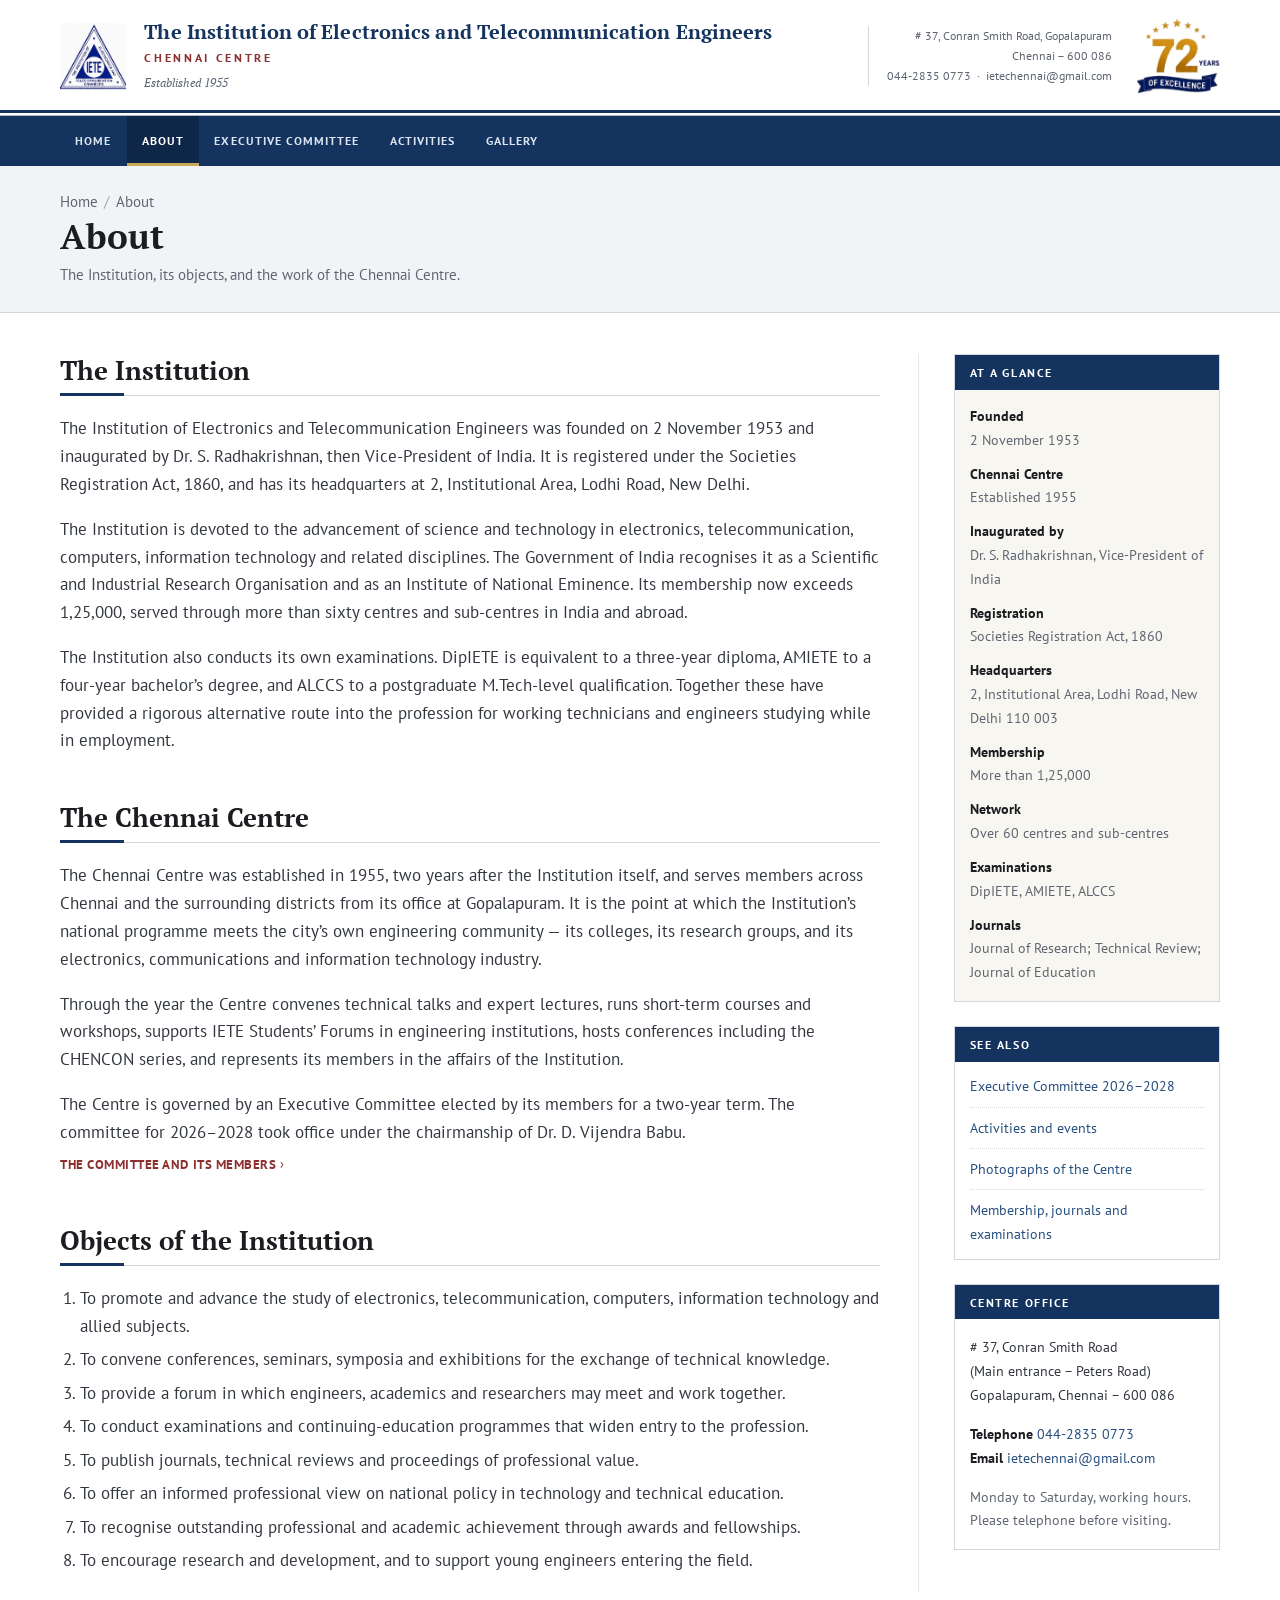
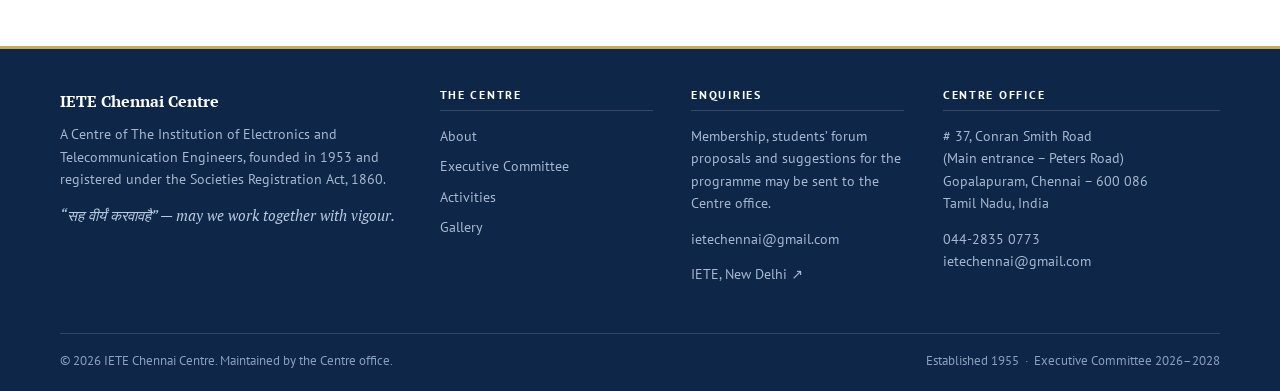
==== about.html @ ccaca920 "Move site files to repository root" ====
<!DOCTYPE html>
<html lang="en">
<head>
<meta charset="utf-8">
<meta name="viewport" content="width=device-width, initial-scale=1">
<title>About &ndash; IETE Chennai Centre</title>
<meta name="description" content="About the Institution of Electronics and Telecommunication Engineers, founded 1953, and the work of its Chennai Centre, established 1955.">
<meta name="theme-color" content="#14335e">
<link rel="icon" href="assets/img/logo.png">
<link rel="preconnect" href="https://fonts.googleapis.com">
<link rel="preconnect" href="https://fonts.gstatic.com" crossorigin>
<link href="https://fonts.googleapis.com/css2?family=PT+Sans:ital,wght@0,400;0,700;1,400&family=PT+Serif:ital,wght@0,400;0,700;1,400&display=swap" rel="stylesheet">
<link rel="stylesheet" href="assets/css/style.css">
</head>
<body>
<a class="skip" href="#main">Skip to main content</a>
<div class="masthead">
  <div class="wrap">
    <a href="index.html"><img class="emblem" src="assets/img/logo.png" alt="IETE emblem" width="66" height="67"></a>
    <div class="mast-name">
      <a href="index.html" style="color:inherit">
        <span class="inst">The Institution of Electronics and Telecommunication Engineers</span>
        <span class="centre">Chennai Centre</span>
        <span class="mast-est">Established 1955</span>
      </a>
    </div>
    <div class="mast-contact">
      # 37, Conran Smith Road, Gopalapuram<br>
      Chennai &ndash; 600 086<br>
      <a href="tel:+914428350773">044-2835 0773</a> &nbsp;&middot;&nbsp; <a href="mailto:ietechennai@gmail.com">ietechennai@gmail.com</a>
    </div>
    <img class="mast-badge" src="assets/img/badge-72-years.png"
         alt="Seventy-two years of excellence" width="185" height="168">
  </div>
</div>
<div class="mast-rule"></div><div class="mast-rule"></div>
<nav class="navbar" aria-label="Primary">
  <div class="wrap">
    <button class="nav-toggle" type="button" aria-expanded="false" aria-controls="primary-nav"><span class="bars"></span>Menu</button>
        <ul id="primary-nav"><li><a href="index.html">Home</a></li><li><a href="about.html" aria-current="page">About</a></li><li><a href="executive-committee.html">Executive Committee</a></li><li><a href="activities.html">Activities</a></li><li><a href="gallery.html">Gallery</a></li></ul>
  </div>
</nav>
<main id="main">
<div class="pagebar">
  <div class="wrap">
    <p class="crumbs"><a href="index.html">Home</a><i>/</i>About</p>
    <h1>About</h1>
    <p>The Institution, its objects, and the work of the Chennai Centre.</p>
  </div>
</div>

<div class="wrap layout">
  <div>
    <section class="block">
      <div class="head"><h2>The Institution</h2></div>
      <p>The Institution of Electronics and Telecommunication Engineers was founded on 2 November 1953 and
      inaugurated by Dr. S. Radhakrishnan, then Vice-President of India. It is registered under the
      Societies Registration Act, 1860, and has its headquarters at 2, Institutional Area, Lodhi Road,
      New Delhi.</p>
      <p>The Institution is devoted to the advancement of science and technology in electronics,
      telecommunication, computers, information technology and related disciplines. The Government of
      India recognises it as a Scientific and Industrial Research Organisation and as an Institute of
      National Eminence. Its membership now exceeds 1,25,000, served through more than sixty centres and
      sub-centres in India and abroad.</p>
      <p>The Institution also conducts its own examinations. DipIETE is equivalent to a three-year
      diploma, AMIETE to a four-year bachelor&rsquo;s degree, and ALCCS to a postgraduate M.Tech-level
      qualification. Together these have provided a rigorous alternative route into the profession for
      working technicians and engineers studying while in employment.</p>
    </section>

    <section class="block">
      <div class="head"><h2>The Chennai Centre</h2></div>
      <p>The Chennai Centre was established in 1955, two years after the Institution itself, and serves
      members across Chennai and the surrounding districts from its office at Gopalapuram. It is the point at which the Institution&rsquo;s national programme meets the city&rsquo;s
      own engineering community &mdash; its colleges, its research groups, and its electronics,
      communications and information technology industry.</p>
      <p>Through the year the Centre convenes technical talks and expert lectures, runs short-term courses
      and workshops, supports IETE Students&rsquo; Forums in engineering institutions, hosts conferences
      including the CHENCON series, and represents its members in the affairs of the Institution.</p>
      <p>The Centre is governed by an Executive Committee elected by its members for a two-year term. The
      committee for 2026&ndash;2028 took office under the chairmanship of Dr. D. Vijendra Babu.
      <br><a class="more" href="executive-committee.html">The committee and its members</a></p>
    </section>

    <section class="block">
      <div class="head"><h2>Objects of the Institution</h2></div>
      <ol><li>To promote and advance the study of electronics, telecommunication, computers, information technology and allied subjects.</li><li>To convene conferences, seminars, symposia and exhibitions for the exchange of technical knowledge.</li><li>To provide a forum in which engineers, academics and researchers may meet and work together.</li><li>To conduct examinations and continuing-education programmes that widen entry to the profession.</li><li>To publish journals, technical reviews and proceedings of professional value.</li><li>To offer an informed professional view on national policy in technology and technical education.</li><li>To recognise outstanding professional and academic achievement through awards and fellowships.</li><li>To encourage research and development, and to support young engineers entering the field.</li></ol>
    </section>

    
  </div>

  <aside>
    <div class="box box--sand">
      <h3>At a Glance</h3>
      <div class="inner">
        <dl class="facts">
          <dt>Founded</dt><dd>2 November 1953</dd>
          <dt>Chennai Centre</dt><dd>Established 1955</dd>
          <dt>Inaugurated by</dt><dd>Dr. S. Radhakrishnan, Vice-President of India</dd>
          <dt>Registration</dt><dd>Societies Registration Act, 1860</dd>
          <dt>Headquarters</dt><dd>2, Institutional Area, Lodhi Road, New Delhi 110 003</dd>
          <dt>Membership</dt><dd class="tabular">More than 1,25,000</dd>
          <dt>Network</dt><dd>Over 60 centres and sub-centres</dd>
          <dt>Examinations</dt><dd>DipIETE, AMIETE, ALCCS</dd>
          <dt>Journals</dt><dd>Journal of Research; Technical Review; Journal of Education</dd>
        </dl>
      </div>
    </div>
    <div class="box">
      <h3>See Also</h3>
      <div class="inner" style="padding-top:.3rem;padding-bottom:.3rem">
        <ul class="linklist">
          <li><a href="executive-committee.html">Executive Committee 2026&ndash;2028</a></li>
          <li><a href="activities.html">Activities and events</a></li>
          <li><a href="gallery.html">Photographs of the Centre</a></li>
          <li><a href="https://www.iete.org" rel="noopener">Membership, journals and examinations</a></li>
        </ul>
      </div>
    </div>
    <div class="box">
  <h3>Centre Office</h3>
  <div class="inner">
    <p># 37, Conran Smith Road<br>(Main entrance &ndash; Peters Road)<br>Gopalapuram, Chennai &ndash; 600 086</p>
    <p><strong>Telephone</strong> <a href="tel:+914428350773">044-2835 0773</a><br>
       <strong>Email</strong> <a href="mailto:ietechennai@gmail.com">ietechennai@gmail.com</a></p>
    <p class="small muted">Monday to Saturday, working hours. Please telephone before visiting.</p>
  </div>
</div>
  </aside>
</div>
</main>
<footer class="site-footer">
  <div class="wrap cols">
    <div>
      <span class="foot-name">IETE Chennai Centre</span>
      <p>A Centre of The Institution of Electronics and Telecommunication Engineers, founded in 1953
      and registered under the Societies Registration Act, 1860.</p>
      <p class="motto">&ldquo;&#2360;&#2361; &#2357;&#2368;&#2352;&#2381;&#2351;&#2306; &#2325;&#2352;&#2357;&#2366;&#2357;&#2361;&#2376;&rdquo; &mdash; may we work together with vigour.</p>
    </div>
    <div>
      <h4>The Centre</h4>
      <ul>
        <li><a href="about.html">About</a></li>
        <li><a href="executive-committee.html">Executive Committee</a></li>
        <li><a href="activities.html">Activities</a></li>
        <li><a href="gallery.html">Gallery</a></li>
      </ul>
    </div>
    <div>
      <h4>Enquiries</h4>
      <p>Membership, students&rsquo; forum proposals and suggestions for the programme may be sent to
      the Centre office.</p>
      <p><a href="mailto:ietechennai@gmail.com">ietechennai@gmail.com</a></p>
      <p><a href="https://www.iete.org" rel="noopener">IETE, New Delhi &#8599;</a></p>
    </div>
    <div>
      <h4>Centre Office</h4>
      <p># 37, Conran Smith Road<br>(Main entrance &ndash; Peters Road)<br>Gopalapuram, Chennai &ndash; 600 086<br>Tamil Nadu, India</p>
      <p><a href="tel:+914428350773">044-2835 0773</a><br><a href="mailto:ietechennai@gmail.com">ietechennai@gmail.com</a></p>
    </div>
  </div>
  <div class="wrap colophon">
    <span>&copy; <span data-year>2026</span> IETE Chennai Centre. Maintained by the Centre office.</span>
    <span>Established 1955 &nbsp;&middot;&nbsp; Executive Committee 2026&ndash;2028</span>
  </div>
</footer>
<button class="to-top" type="button">Top</button>
<script src="assets/js/main.js"></script>
</body>
</html>
---- assets/css/style.css ----
/* IETE Chennai Centre
   Institutional stylesheet. Flat rules and solid bands rather than shadows and
   gradients; PT Serif for headings, PT Sans for text; two-column pages with a
   sidebar. Motion is limited to what helps orientation. */

:root{
  --navy:#14335e;
  --navy-dk:#0e2647;
  --navy-lt:#27507f;
  --brick:#8b2f2f;
  --ink:#1b1d21;
  --body:#33373f;
  --grey:#5f6672;
  --grey-lt:#7d8492;
  --rule:#d3d8df;
  --rule-lt:#e6e9ee;
  --paper:#ffffff;
  --wash:#f1f3f6;
  --sand:#f8f6f1;

  --wrap:1160px;
  --sans:"PT Sans","Segoe UI",system-ui,-apple-system,Arial,sans-serif;
  --serif:"PT Serif",Georgia,"Times New Roman",serif;
  --ease:cubic-bezier(.25,.6,.35,1);
}

*,*::before,*::after{box-sizing:border-box}
html{-webkit-text-size-adjust:100%}
body{
  margin:0;background:var(--paper);color:var(--body);
  font-family:var(--sans);font-size:16.5px;line-height:1.68;
  -webkit-font-smoothing:antialiased;
}
img{max-width:100%;display:block}
h1,h2,h3,h4{font-family:var(--serif);color:var(--ink);font-weight:700;line-height:1.25;margin:0 0 .55em}
h1{font-size:clamp(1.6rem,1.25rem + 1.4vw,2.2rem)}
h2{font-size:clamp(1.28rem,1.1rem + .7vw,1.6rem)}
h3{font-size:1.08rem}
h4{font-size:.95rem}
p{margin:0 0 1.05em}
ul,ol{margin:0 0 1.05em;padding-left:1.2em}
li{margin-bottom:.35em}
a{color:var(--navy-lt);text-decoration:none}
a:hover{color:var(--brick);text-decoration:underline;text-underline-offset:3px}
strong{color:var(--ink)}
:focus-visible{outline:2px solid var(--brick);outline-offset:2px}

.wrap{width:min(100% - 2.5rem,var(--wrap));margin-inline:auto}
.small{font-size:.86rem}
.muted{color:var(--grey)}
.tabular{font-variant-numeric:tabular-nums}

.skip{position:absolute;left:-9999px;top:0;z-index:200}
.skip:focus{left:.5rem;top:.5rem;background:#fff;border:2px solid var(--brick);padding:.5rem .9rem}

/* ---------------------------------------------------------------- masthead */
.masthead{background:var(--paper);padding:1.15rem 0 1rem}
.masthead .wrap{display:flex;align-items:center;gap:1.15rem}
.masthead .emblem{width:66px;flex:none}
.mast-name{flex:1 1 auto;min-width:0}
.mast-name .inst{
  display:block;font-family:var(--serif);font-size:clamp(.95rem,.78rem + .55vw,1.24rem);
  font-weight:700;color:var(--navy);line-height:1.24;letter-spacing:.005em
}
.mast-name .centre{
  display:block;margin-top:.22rem;font-size:.76rem;font-weight:700;letter-spacing:.22em;
  text-transform:uppercase;color:var(--brick)
}
.mast-contact{
  flex:none;text-align:right;font-size:.78rem;line-height:1.6;color:var(--grey);
  border-left:1px solid var(--rule);padding-left:1.15rem
}
.mast-contact a{color:var(--grey)}
.mast-contact a:hover{color:var(--brick)}
.mast-est{
  display:block;margin-top:.26rem;font-family:var(--serif);font-size:.76rem;
  font-style:italic;color:var(--grey)
}
.mast-badge{flex:none;width:auto;height:76px;margin-left:.35rem}
.mast-rule{height:3px;background:var(--navy)}
.mast-rule + .mast-rule{height:1px;background:var(--navy);opacity:.35;margin-top:2px}
@media (max-width:900px){
  .mast-contact{display:none}
  .masthead .emblem{width:54px}
  .mast-badge{height:60px;margin-left:0}
}
@media (max-width:560px){
  .masthead .wrap{gap:.8rem}
  .mast-badge{height:48px}
  .mast-est{font-size:.72rem}
}

/* -------------------------------------------------------------------- nav */
.navbar{background:var(--navy);position:sticky;top:0;z-index:60}
.navbar .wrap{display:flex;align-items:stretch}
.navbar ul{display:flex;flex-wrap:wrap;list-style:none;margin:0;padding:0;width:100%}
.navbar li{margin:0}
.navbar a{
  display:block;padding:.82rem .95rem;color:#dbe4f0;font-size:.775rem;font-weight:700;
  letter-spacing:.085em;text-transform:uppercase;white-space:nowrap;
  border-bottom:3px solid transparent;transition:background .18s var(--ease),color .18s var(--ease),border-color .18s var(--ease)
}
.navbar a:hover{background:var(--navy-dk);color:#fff;text-decoration:none}
.navbar a[aria-current="page"]{background:var(--navy-dk);color:#fff;border-bottom-color:#c8a95a}
.nav-toggle{display:none;margin-left:auto;align-items:center;gap:.55rem;background:none;border:0;color:#fff;font:inherit;font-size:.8rem;font-weight:700;letter-spacing:.1em;text-transform:uppercase;padding:.8rem .2rem;cursor:pointer}
.nav-toggle .bars{position:relative;display:block;width:18px;height:2px;background:#fff}
.nav-toggle .bars::before,.nav-toggle .bars::after{content:"";position:absolute;left:0;width:18px;height:2px;background:#fff;transition:transform .25s var(--ease),top .2s var(--ease)}
.nav-toggle .bars::before{top:-5px}.nav-toggle .bars::after{top:5px}
.nav-toggle[aria-expanded="true"] .bars{background:transparent}
.nav-toggle[aria-expanded="true"] .bars::before{top:0;transform:rotate(45deg)}
.nav-toggle[aria-expanded="true"] .bars::after{top:0;transform:rotate(-45deg)}
@media (max-width:1080px){
  .navbar .wrap{flex-wrap:wrap}
  .nav-toggle{display:flex}
  .navbar ul{flex-direction:column;max-height:0;overflow:hidden;transition:max-height .3s var(--ease)}
  .navbar ul.is-open{max-height:640px}
  .navbar a{border-bottom:0;border-left:3px solid transparent;padding:.75rem .2rem}
  .navbar a[aria-current="page"]{border-left-color:#c8a95a}
  .navbar li + li a{border-top:1px solid rgba(255,255,255,.12)}
}

/* ----------------------------------------------------------------- banner */
.banner{background:var(--navy-dk);color:#c9d6e8;padding:2.1rem 0 2.2rem;border-bottom:3px solid #c8a95a}
.banner h1{color:#fff;margin:0 0 .3rem;font-size:clamp(1.5rem,1.2rem + 1.3vw,2.05rem)}
.banner p{margin:0;font-size:.98rem;max-width:62ch;color:#b7c7dd}
.banner .term{
  display:inline-block;margin-top:1rem;font-size:.74rem;font-weight:700;letter-spacing:.14em;
  text-transform:uppercase;color:#0e2647;background:#c8a95a;padding:.3rem .75rem
}

.pagebar{background:var(--wash);border-bottom:1px solid var(--rule);padding:1.4rem 0 1.5rem}
.pagebar h1{margin:0 0 .25rem}
.pagebar p{margin:0;font-size:.95rem;color:var(--grey);max-width:70ch}
.crumbs{font-size:.78rem;color:var(--grey-lt);margin:0 0 .5rem}
.crumbs a{color:var(--grey)}
.crumbs i{font-style:normal;padding:0 .4rem;opacity:.55}

/* ----------------------------------------------------------------- layout */
.layout{display:grid;grid-template-columns:minmax(0,1fr) 302px;gap:2.4rem;padding:2.6rem 0 3.4rem}
/* grid items default to min-width:auto, which lets the wide activities table
   push the whole page sideways on a phone; this keeps the scroll inside .table-wrap */
.layout > *{min-width:0}
@media (min-width:961px){.layout > aside{border-left:1px solid var(--rule-lt);padding-left:2.2rem}}
.layout--wide{grid-template-columns:minmax(0,1fr)}
@media (max-width:960px){.layout{grid-template-columns:1fr;gap:2.4rem}}
.block{margin-bottom:2.9rem}
.block:last-child{margin-bottom:0}

/* section heading with an underscore rule */
.head{
  display:flex;flex-wrap:wrap;align-items:baseline;justify-content:space-between;gap:0 1.2rem;
  border-bottom:1px solid var(--rule);margin-bottom:1.2rem;position:relative
}
.head::after{content:"";position:absolute;left:0;bottom:-1px;width:64px;height:3px;background:var(--navy)}
.head h2,.head h3{margin:0 0 .55rem}
.head .note{margin:0 0 .62rem;font-size:.82rem;color:var(--grey)}

.lead{font-size:1.06rem;color:var(--body)}
.dropcap::first-letter{
  float:left;font-family:var(--serif);font-size:3.05rem;line-height:.86;font-weight:700;
  color:var(--navy);padding:.06em .12em 0 0
}

/* ------------------------------------------------------------ bulletin list */
.bulletin{list-style:none;margin:0;padding:0;border-top:1px solid var(--rule-lt)}
.bulletin li{display:grid;grid-template-columns:112px minmax(0,1fr);gap:1.1rem;margin:0;padding:.95rem 0;border-bottom:1px solid var(--rule-lt)}
.bulletin .when{font-size:.78rem;font-weight:700;letter-spacing:.06em;text-transform:uppercase;color:var(--brick);padding-top:.22rem}
.bulletin h3{font-size:1rem;margin:0 0 .2rem}
.bulletin p{margin:0;font-size:.92rem;color:var(--grey)}
@media (max-width:520px){
  .bulletin li{grid-template-columns:1fr;gap:.2rem}
  .bulletin .when{padding-top:0}
}
.kind{display:inline-block;font-size:.68rem;font-weight:700;letter-spacing:.1em;text-transform:uppercase;color:var(--navy);background:var(--wash);border:1px solid var(--rule);padding:.1rem .42rem;margin-left:.5rem;vertical-align:.1em}

/* ------------------------------------------------------------------ boxes */
.box{border:1px solid var(--rule);margin-bottom:1.5rem;background:var(--paper)}
.box:last-child{margin-bottom:0}
.box > h3{
  margin:0;background:var(--navy);color:#fff;font-family:var(--sans);font-size:.755rem;
  font-weight:700;letter-spacing:.13em;text-transform:uppercase;padding:.6rem .9rem
}
.box .inner{padding:.95rem .9rem 1.05rem;font-size:.9rem}
.box .inner > :last-child{margin-bottom:0}
.box--sand .inner{background:var(--sand)}
.notices{list-style:none;margin:0;padding:0}
.notices li{margin:0;padding:.7rem 0;border-bottom:1px dotted var(--rule)}
.notices li:first-child{padding-top:0}
.notices li:last-child{border-bottom:0;padding-bottom:0}
.notices .when{display:block;font-size:.7rem;font-weight:700;letter-spacing:.1em;text-transform:uppercase;color:var(--brick);margin-bottom:.15rem}
.notices strong{display:block;font-weight:700;color:var(--ink);line-height:1.45}
.notices span{display:block;color:var(--grey);font-size:.85rem;margin-top:.15rem}
.facts{margin:0;font-size:.88rem}
.facts dt{font-weight:700;color:var(--ink);margin-top:.65rem}
.facts dt:first-child{margin-top:0}
.facts dd{margin:0;color:var(--grey)}
.linklist{list-style:none;margin:0;padding:0;font-size:.9rem}
.linklist li{margin:0;border-bottom:1px dotted var(--rule)}
.linklist li:last-child{border-bottom:0}
.linklist a{display:block;padding:.5rem 0}

/* ---------------------------------------------------------------- buttons */
.btn{
  display:inline-block;padding:.55rem 1.1rem;font-family:var(--sans);font-size:.82rem;font-weight:700;
  letter-spacing:.06em;text-transform:uppercase;border:1px solid var(--navy);
  background:var(--navy);color:#fff;cursor:pointer;
  transition:background .18s var(--ease),color .18s var(--ease)
}
.btn:hover{background:var(--navy-dk);border-color:var(--navy-dk);color:#fff;text-decoration:none}
.btn--plain{background:transparent;color:var(--navy);border-color:var(--rule)}
.btn--plain:hover{background:var(--wash);color:var(--navy-dk);border-color:var(--navy)}
.more{display:inline-block;margin-top:.4rem;font-size:.83rem;font-weight:700;letter-spacing:.04em;text-transform:uppercase;color:var(--brick)}
.more::after{content:" \203A";font-weight:400}

/* ----------------------------------------------------------------- people */
.people{display:grid;gap:1.6rem 1.4rem;grid-template-columns:repeat(auto-fill,minmax(198px,1fr))}
.people--4{grid-template-columns:repeat(4,minmax(0,1fr))}
@media (max-width:1180px) and (min-width:961px){.people--4{grid-template-columns:repeat(2,minmax(0,1fr))}}
@media (max-width:640px){.people,.people--4{grid-template-columns:repeat(2,minmax(0,1fr));gap:1.2rem .9rem}}
.person figure{margin:0;border:1px solid var(--rule);padding:5px;background:var(--paper)}
.person img{width:100%;height:auto;aspect-ratio:4/5;object-fit:cover;object-position:center 20%;background:var(--wash);opacity:0;transition:opacity .45s var(--ease)}
.person img.is-loaded,.no-js .person img{opacity:1}
.person .role{margin:.7rem 0 .1rem;font-size:.7rem;font-weight:700;letter-spacing:.12em;text-transform:uppercase;color:var(--brick)}
.person h3{font-size:1.02rem;margin:0 0 .25rem}
.person .aff{margin:0;font-size:.84rem;line-height:1.5;color:var(--grey)}
.person .roll{
  margin:0 0 .3rem;font-size:.78rem;letter-spacing:.045em;color:var(--navy);
  font-variant-numeric:tabular-nums
}

/* ----------------------------------------------------------------- tables */
.table-wrap{overflow-x:auto;border:1px solid var(--rule)}
table{border-collapse:collapse;width:100%;min-width:520px;font-size:.91rem}
caption{caption-side:top;text-align:left;padding:.7rem .9rem;font-size:.82rem;color:var(--grey);background:var(--wash);border-bottom:1px solid var(--rule)}
thead th{background:var(--navy);color:#fff;text-align:left;padding:.6rem .9rem;font-size:.73rem;font-weight:700;letter-spacing:.1em;text-transform:uppercase}
tbody th,tbody td{padding:.68rem .9rem;border-top:1px solid var(--rule-lt);vertical-align:top}
tbody th{text-align:left;font-weight:700;color:var(--ink);width:32%}
tbody tr:nth-child(even){background:var(--wash)}

/* ---------------------------------------------------------------- columns */
.cols2{display:grid;grid-template-columns:repeat(auto-fit,minmax(268px,1fr));gap:1.1rem 2.2rem}
.stack{display:grid;gap:1.1rem}
.note-panel{border-left:3px solid var(--navy);background:var(--sand);padding:.95rem 1.1rem;font-size:.92rem}
.note-panel h3{font-size:.97rem;margin:0 0 .3rem}
.note-panel p:last-child{margin-bottom:0}
.numbered{list-style:none;margin:0;padding:0;counter-reset:step}
.numbered li{counter-increment:step;position:relative;padding:0 0 1.05rem 2.5rem;margin:0}
.numbered li::before{
  content:counter(step);position:absolute;left:0;top:.05rem;width:1.7rem;height:1.7rem;
  border:1px solid var(--navy);color:var(--navy);font-family:var(--serif);font-weight:700;
  font-size:.9rem;display:grid;place-items:center
}
.numbered h3{font-size:1rem;margin:0 0 .2rem}
.numbered p{margin:0;font-size:.92rem;color:var(--grey)}

/* -------------------------------------------------------------- accordion */
.acc{border:1px solid var(--rule);border-bottom:0}
.acc:last-of-type{border-bottom:1px solid var(--rule)}
.acc summary{
  list-style:none;cursor:pointer;padding:.85rem 2.6rem .85rem 1rem;position:relative;
  font-family:var(--serif);font-weight:700;color:var(--ink);font-size:1rem;
  transition:background .18s var(--ease)
}
.acc summary::-webkit-details-marker{display:none}
.acc summary:hover{background:var(--wash)}
.acc summary::after{content:"+";position:absolute;right:1rem;top:.78rem;font-family:var(--sans);font-size:1.2rem;color:var(--brick)}
.acc[open] summary::after{content:"\2212"}
.acc[open] summary{background:var(--wash)}
.acc .acc-body{padding:.95rem 1rem 1.1rem;border-top:1px solid var(--rule-lt);font-size:.93rem}
.acc .acc-body > :last-child{margin-bottom:0}

/* ---------------------------------------------------------------- gallery */
.filters{display:flex;flex-wrap:wrap;gap:.4rem;margin-bottom:1.4rem;padding-bottom:1.1rem;border-bottom:1px solid var(--rule-lt)}
.filters button{font-size:.78rem;padding:.42rem .85rem}
.gallery{display:grid;gap:1.15rem;grid-template-columns:repeat(auto-fill,minmax(190px,1fr))}
.gallery button{display:block;width:100%;padding:5px;border:1px solid var(--rule);background:var(--paper);cursor:pointer;text-align:left;transition:border-color .2s var(--ease),background .2s var(--ease)}
.gallery button:hover{border-color:var(--navy);background:var(--wash)}
.gallery img{width:100%;height:auto;aspect-ratio:2/3;object-fit:cover;object-position:top center;background:var(--wash)}
.gallery--wide{grid-template-columns:repeat(auto-fill,minmax(248px,1fr))}
.gallery--wide img{aspect-ratio:4/3;object-position:center}
.gallery--wide .cap{min-height:3.3em}
.gallery .cap{display:block;padding:.55rem .2rem .1rem;font-size:.79rem;line-height:1.45;color:var(--body)}
.lightbox{position:fixed;inset:0;z-index:200;display:none;place-items:center;padding:2rem 1rem;background:rgba(12,20,34,.92);opacity:0;transition:opacity .22s var(--ease)}
.lightbox.is-open{display:grid}
.lightbox.is-visible{opacity:1}
.lightbox img{max-width:min(92vw,720px);max-height:86vh;object-fit:contain;background:#fff}
.lightbox .lb-cap{color:#cfdaea;font-size:.85rem;text-align:center;margin:.9rem 0 0}
.lightbox .lb-close{position:absolute;top:1rem;right:1.1rem;width:40px;height:40px;border:1px solid rgba(255,255,255,.35);background:none;color:#fff;font-size:1.3rem;cursor:pointer}
.lightbox .lb-close:hover{background:rgba(255,255,255,.14)}

/* ------------------------------------------------------------------ forms */
.field{margin-bottom:.95rem}
label{display:block;font-size:.82rem;font-weight:700;color:var(--ink);margin-bottom:.28rem}
input,select,textarea{
  width:100%;padding:.55rem .65rem;border:1px solid var(--rule);border-radius:0;
  font:inherit;font-size:.94rem;color:var(--ink);background:#fff;
  transition:border-color .18s var(--ease)
}
input:focus,select:focus,textarea:focus{outline:0;border-color:var(--navy)}
textarea{min-height:132px;resize:vertical}
.form-status{display:none;margin-top:.9rem;padding:.7rem .85rem;font-size:.88rem;background:var(--sand);border-left:3px solid var(--navy)}
.form-status.is-shown{display:block}

/* ----------------------------------------------------------------- footer */
.site-footer{background:var(--navy-dk);color:#a6b8d2;font-size:.88rem;border-top:3px solid #c8a95a}
.site-footer .cols{display:grid;grid-template-columns:1.6fr 1fr 1fr 1.3fr;gap:2.4rem;padding:2.4rem 0 2.2rem}
@media (max-width:860px){.site-footer .cols{grid-template-columns:1fr 1fr;gap:1.8rem}}
@media (max-width:520px){.site-footer .cols{grid-template-columns:1fr}}
.site-footer h4{font-family:var(--sans);font-size:.72rem;letter-spacing:.15em;text-transform:uppercase;color:#fff;margin:0 0 .85rem;padding-bottom:.5rem;border-bottom:1px solid rgba(255,255,255,.16)}
.site-footer ul{list-style:none;margin:0;padding:0}
.site-footer li{margin-bottom:.42rem}
.site-footer a{color:#a6b8d2}
.site-footer a:hover{color:#e2c982}
.site-footer p{margin:0 0 .8rem;line-height:1.6}
.foot-name{font-family:var(--serif);color:#fff;font-size:1.02rem;font-weight:700;margin-bottom:.5rem;display:block}
.motto{font-family:var(--serif);font-style:italic;color:#b9c9e0;font-size:.92rem}
.colophon{border-top:1px solid rgba(255,255,255,.14);padding:1rem 0 1.2rem;font-size:.79rem;color:#8ba0bf;display:flex;flex-wrap:wrap;gap:.4rem 1.6rem;justify-content:space-between}

.to-top{
  position:fixed;right:1rem;bottom:1rem;z-index:70;border:1px solid var(--rule);background:#fff;
  color:var(--navy);font-size:.74rem;font-weight:700;letter-spacing:.1em;text-transform:uppercase;
  padding:.5rem .8rem;cursor:pointer;opacity:0;visibility:hidden;
  transition:opacity .25s var(--ease),visibility .25s
}
.to-top.is-shown{opacity:1;visibility:visible}
.to-top:hover{background:var(--navy);color:#fff;border-color:var(--navy)}

/* one quiet entrance for the main content, nothing else */
main{animation:pageIn .34s var(--ease) both}
@keyframes pageIn{from{opacity:0;transform:translateY(6px)}to{opacity:1;transform:none}}

@media (prefers-reduced-motion:reduce){
  *,*::before,*::after{animation-duration:.001ms!important;transition-duration:.001ms!important}
  .person img{opacity:1}
}
@media print{
  .navbar,.to-top,.filters{display:none!important}
  body{font-size:11pt;color:#000}
  .layout{grid-template-columns:1fr}
}
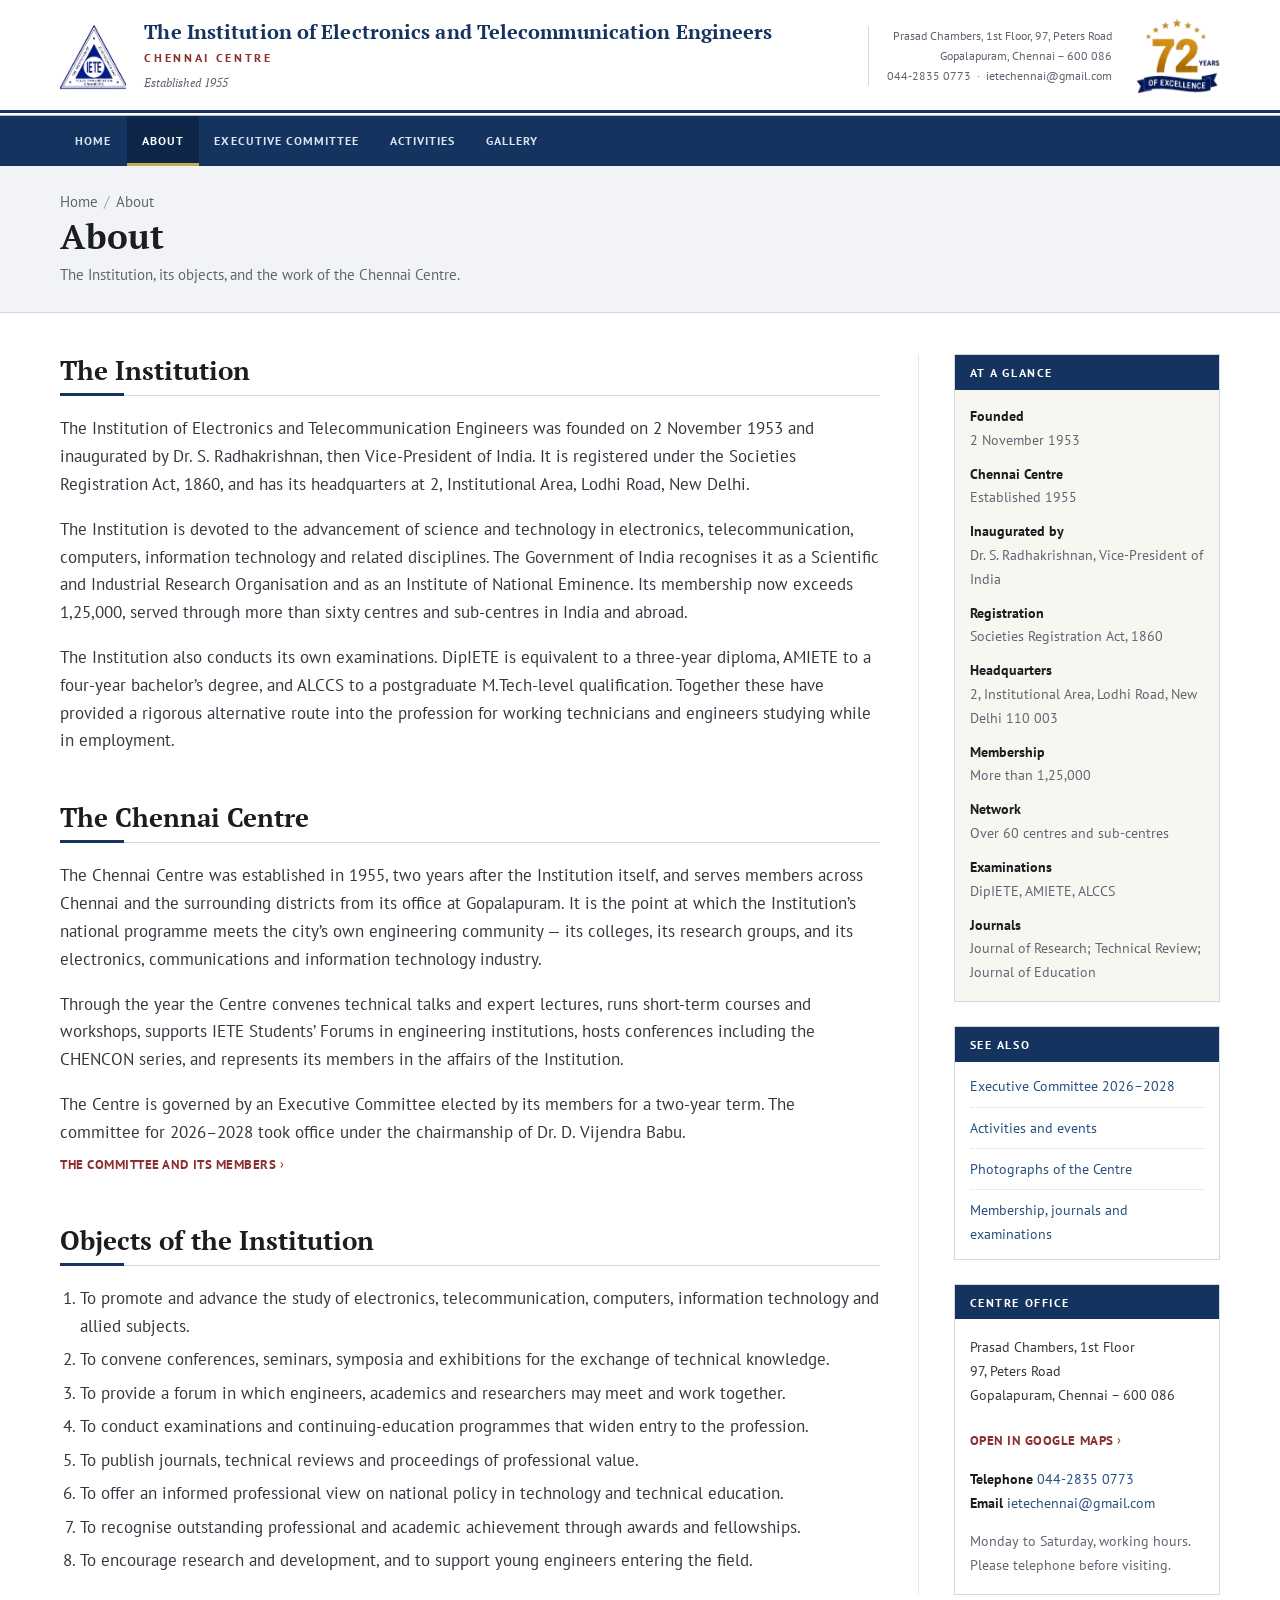
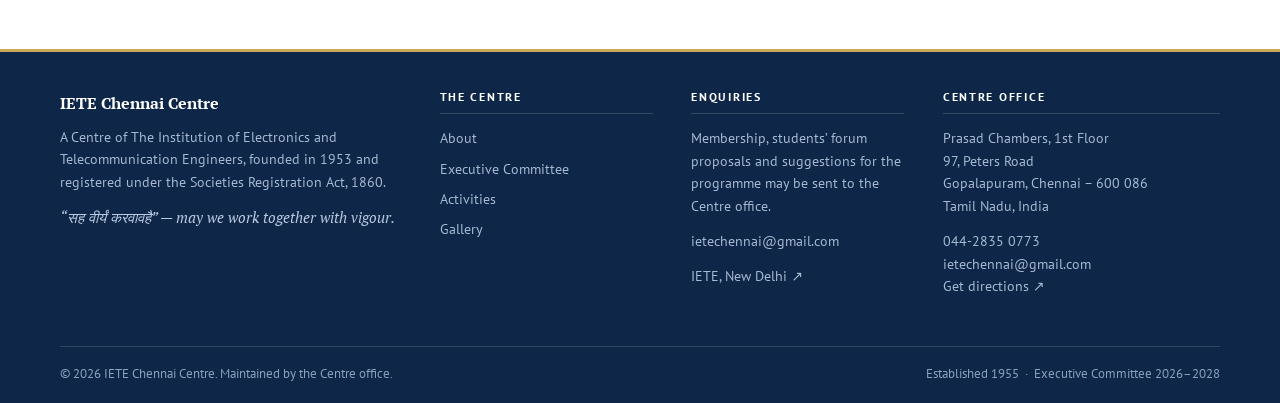
==== commit 38c0abc5: "Nov 2026: new address, map, 2026-28 programme posters, committee details" ====
--- a/about.html
+++ b/about.html
@@ -25,8 +25,8 @@
       </a>
     </div>
     <div class="mast-contact">
-      # 37, Conran Smith Road, Gopalapuram<br>
-      Chennai &ndash; 600 086<br>
+      Prasad Chambers, 1st Floor, 97, Peters Road<br>
+      Gopalapuram, Chennai &ndash; 600 086<br>
       <a href="tel:+914428350773">044-2835 0773</a> &nbsp;&middot;&nbsp; <a href="mailto:ietechennai@gmail.com">ietechennai@gmail.com</a>
     </div>
     <img class="mast-badge" src="assets/img/badge-72-years.png"
@@ -121,7 +121,8 @@
     <div class="box">
   <h3>Centre Office</h3>
   <div class="inner">
-    <p># 37, Conran Smith Road<br>(Main entrance &ndash; Peters Road)<br>Gopalapuram, Chennai &ndash; 600 086</p>
+    <p>Prasad Chambers, 1st Floor<br>97, Peters Road<br>Gopalapuram, Chennai &ndash; 600 086</p>
+    <p><a class="more" href="https://www.google.com/maps/search/?api=1&amp;query=IETE+Chennai+Centre%2C+Prasad+Chambers%2C+97+Peters+Road%2C+Gopalapuram%2C+Chennai+600086" rel="noopener">Open in Google Maps</a></p>
     <p><strong>Telephone</strong> <a href="tel:+914428350773">044-2835 0773</a><br>
        <strong>Email</strong> <a href="mailto:ietechennai@gmail.com">ietechennai@gmail.com</a></p>
     <p class="small muted">Monday to Saturday, working hours. Please telephone before visiting.</p>
@@ -156,8 +157,8 @@
     </div>
     <div>
       <h4>Centre Office</h4>
-      <p># 37, Conran Smith Road<br>(Main entrance &ndash; Peters Road)<br>Gopalapuram, Chennai &ndash; 600 086<br>Tamil Nadu, India</p>
-      <p><a href="tel:+914428350773">044-2835 0773</a><br><a href="mailto:ietechennai@gmail.com">ietechennai@gmail.com</a></p>
+      <p>Prasad Chambers, 1st Floor<br>97, Peters Road<br>Gopalapuram, Chennai &ndash; 600 086<br>Tamil Nadu, India</p>
+      <p><a href="tel:+914428350773">044-2835 0773</a><br><a href="mailto:ietechennai@gmail.com">ietechennai@gmail.com</a><br><a href="https://www.google.com/maps/search/?api=1&amp;query=IETE+Chennai+Centre%2C+Prasad+Chambers%2C+97+Peters+Road%2C+Gopalapuram%2C+Chennai+600086" rel="noopener">Get directions &#8599;</a></p>
     </div>
   </div>
   <div class="wrap colophon">
--- a/assets/css/style.css
+++ b/assets/css/style.css
@@ -56,6 +56,7 @@
 /* ---------------------------------------------------------------- masthead */
 .masthead{background:var(--paper);padding:1.15rem 0 1rem}
 .masthead .wrap{display:flex;align-items:center;gap:1.15rem}
+.masthead .wrap > a{flex:none;display:block;line-height:0}
 .masthead .emblem{width:66px;flex:none}
 .mast-name{flex:1 1 auto;min-width:0}
 .mast-name .inst{
@@ -81,12 +82,17 @@
 .mast-rule + .mast-rule{height:1px;background:var(--navy);opacity:.35;margin-top:2px}
 @media (max-width:900px){
   .mast-contact{display:none}
-  .masthead .emblem{width:54px}
-  .mast-badge{height:60px;margin-left:0}
+  /* the emblem is a fine-line triangle: at 54px it read as spindly beside a
+     three-line title and the much heavier gold badge. Sized up, badge eased
+     down, so the two marks flanking the name carry comparable weight. */
+  .masthead .emblem{width:58px}
+  .mast-badge{height:54px;margin-left:0}
 }
 @media (max-width:560px){
-  .masthead .wrap{gap:.8rem}
-  .mast-badge{height:48px}
+  .masthead{padding:1rem 0 .9rem}
+  .masthead .wrap{gap:.85rem}
+  .masthead .emblem{width:52px}
+  .mast-badge{height:46px}
   .mast-est{font-size:.72rem}
 }
 
@@ -283,7 +289,7 @@
 .lightbox{position:fixed;inset:0;z-index:200;display:none;place-items:center;padding:2rem 1rem;background:rgba(12,20,34,.92);opacity:0;transition:opacity .22s var(--ease)}
 .lightbox.is-open{display:grid}
 .lightbox.is-visible{opacity:1}
-.lightbox img{max-width:min(92vw,720px);max-height:86vh;object-fit:contain;background:#fff}
+.lightbox img{max-width:min(92vw,720px);max-height:86vh;width:auto;height:auto;object-fit:contain;background:#fff}
 .lightbox .lb-cap{color:#cfdaea;font-size:.85rem;text-align:center;margin:.9rem 0 0}
 .lightbox .lb-close{position:absolute;top:1rem;right:1.1rem;width:40px;height:40px;border:1px solid rgba(255,255,255,.35);background:none;color:#fff;font-size:1.3rem;cursor:pointer}
 .lightbox .lb-close:hover{background:rgba(255,255,255,.14)}
@@ -338,3 +344,75 @@
   body{font-size:11pt;color:#000}
   .layout{grid-template-columns:1fr}
 }
+
+/* ------------------------------------------------------- home slideshow */
+.banner.has-slides{position:relative;overflow:hidden;height:calc(100vh - 64px);height:calc(100svh - 64px);min-height:520px;max-height:880px;display:flex;align-items:flex-end;padding:0 0 3.2rem;border-bottom:3px solid #c8a95a;background:var(--navy-dk)}
+.banner.has-slides .wrap{position:relative;z-index:2}
+.banner.has-slides h1{font-family:"Playfair Display","PT Serif",Georgia,serif;font-weight:700;font-size:clamp(2rem,1.2rem + 3vw,3.6rem);line-height:1.08;letter-spacing:.005em;margin:0 0 .7rem;text-shadow:0 2px 14px rgba(5,15,35,.6)}
+.banner.has-slides h1::before{content:"";display:block;width:56px;height:3px;background:#c8a95a;margin-bottom:1rem}
+.banner.has-slides p{font-size:clamp(.98rem,.9rem + .3vw,1.15rem);line-height:1.55;max-width:58ch;color:#eef3fa;text-shadow:0 1px 10px rgba(5,15,35,.7)}
+.hero-slides{position:absolute;inset:0;z-index:0}
+.hero-slides::after{content:"";position:absolute;inset:0;background:linear-gradient(180deg,rgba(10,28,54,0) 0%,rgba(10,28,54,0) 42%,rgba(10,28,54,.55) 68%,rgba(8,22,44,.94) 100%)}
+.hero-slides .slide{position:absolute;inset:0;width:100%;height:100%;object-fit:cover;object-position:50% 40%;opacity:0;transform:scale(1);transform-origin:50% 0;transition:opacity 1.8s ease,transform 0s linear 1.8s;will-change:opacity,transform}
+.hero-slides .slide.is-active{opacity:1;transform:scale(1.04);transition:opacity 1.8s ease,transform 12s linear}
+.hero-dots{position:absolute;z-index:3;right:max(1.25rem,calc((100% - 1160px)/2));bottom:1.4rem;display:flex;gap:.5rem}
+.hero-dots button{width:10px;height:10px;padding:0;border:1px solid rgba(255,255,255,.85);border-radius:50%;background:transparent;cursor:pointer}
+.hero-dots button.is-on{background:#c8a95a;border-color:#c8a95a}
+@media (max-width:640px){.banner.has-slides{min-height:480px;padding-bottom:2.6rem}.hero-slides .slide{object-position:50% 30%}}
+@media (prefers-reduced-motion:reduce){.hero-slides .slide,.hero-slides .slide.is-active{transition:opacity .01s;transform:none}}
+
+/* ------------------------------------------------------ programme cards */
+.events{display:grid;grid-template-columns:repeat(3,minmax(0,1fr));gap:2rem 1.4rem}
+@media (max-width:760px){.events{grid-template-columns:repeat(2,minmax(0,1fr));gap:1.6rem 1rem}}
+/* phones: poster beside its details, so the list doesn't become one endless column */
+@media (max-width:520px){
+  .events{grid-template-columns:1fr;gap:1.3rem}
+  .event:not(.event--slot){display:grid;grid-template-columns:112px minmax(0,1fr);column-gap:1rem;align-items:start;
+    padding-bottom:1.3rem;border-bottom:1px solid var(--rule-lt)}
+  .event:not(.event--slot) .poster{grid-row:1 / span 6;padding:3px}
+  .event:not(.event--slot) .ev-date{margin-top:0}
+  .event:not(.event--slot) .ev-when{margin-top:.2rem;border-top:0;padding-top:.2rem}
+}
+.event{display:flex;flex-direction:column;margin:0}
+.event .poster{display:block;width:100%;padding:5px;border:1px solid var(--rule);background:var(--paper);text-align:left;
+  cursor:zoom-in;transition:border-color .2s var(--ease),background .2s var(--ease)}
+.event button.poster:hover{border-color:var(--navy);background:var(--wash)}
+.event .poster img{width:100%;height:auto;aspect-ratio:2/3;object-fit:cover;background:var(--wash)}
+.ev-date{margin:.85rem 0 .15rem;font-size:.72rem;font-weight:700;letter-spacing:.1em;text-transform:uppercase;color:var(--brick)}
+.ev-series{margin:0 0 .3rem;font-size:.78rem;font-weight:700;line-height:1.4;color:var(--navy)}
+.event h3{font-size:1rem;line-height:1.3;margin:0 0 .45rem}
+.ev-who{margin:0 0 .4rem;font-size:.82rem;line-height:1.5;color:var(--grey)}
+.ev-who strong{color:var(--ink)}
+.ev-when{margin:auto 0 0;padding-top:.55rem;border-top:1px dotted var(--rule);font-size:.76rem;color:var(--grey)}
+/* a reserved place in the calendar: compact, so empty slots never outweigh real posters */
+.events--slots{align-items:stretch}
+.event--slot{border:1px dashed #bcc5d2;padding:1rem 1.05rem 1.1rem;
+  background:repeating-linear-gradient(135deg,#f6f7fa 0 9px,#f0f2f6 9px 18px)}
+.slot-mark{width:38px;height:auto;opacity:.3;filter:grayscale(1);margin-bottom:.2rem}
+.event--slot .ev-date{margin-top:.55rem;color:var(--grey)}
+.event--slot h3{color:var(--grey);margin-bottom:.3rem}
+.event--slot .ev-who{margin:0;font-size:.8rem;color:var(--grey-lt)}
+
+/* home: recent programmes */
+.ev-list{list-style:none;margin:0;padding:0;border-top:1px solid var(--rule-lt)}
+.ev-list li{margin:0;border-bottom:1px solid var(--rule-lt)}
+.ev-list a{display:grid;grid-template-columns:68px minmax(0,1fr);gap:1.1rem;align-items:start;padding:.95rem 0;color:inherit}
+.ev-list a:hover{text-decoration:none;background:var(--wash)}
+.ev-list img{width:68px;height:auto;aspect-ratio:2/3;object-fit:cover;border:1px solid var(--rule)}
+.ev-list .ev-date{display:block;margin:.1rem 0 .2rem}
+.ev-list strong{display:block;font-family:var(--serif);font-size:1rem;line-height:1.32;color:var(--ink)}
+.ev-list a:hover strong{color:var(--brick)}
+.ev-list .ev-sub{display:block;margin-top:.3rem;font-size:.84rem;line-height:1.45;color:var(--grey)}
+
+/* home: map */
+.visit{display:grid;grid-template-columns:minmax(0,1.5fr) minmax(0,1fr);border:1px solid var(--rule)}
+.visit .map{position:relative;min-height:320px;background:var(--wash)}
+.visit iframe{position:absolute;inset:0;width:100%;height:100%;border:0}
+.visit-text{padding:1.15rem 1.2rem 1.25rem;font-size:.92rem;background:var(--sand);border-left:1px solid var(--rule)}
+.visit-text h3{font-size:1rem;margin:0 0 .55rem}
+.visit-text > :last-child{margin-bottom:0}
+@media (max-width:640px){
+  .visit{grid-template-columns:1fr}
+  .visit .map{min-height:280px}
+  .visit-text{border-left:0;border-top:1px solid var(--rule)}
+}
